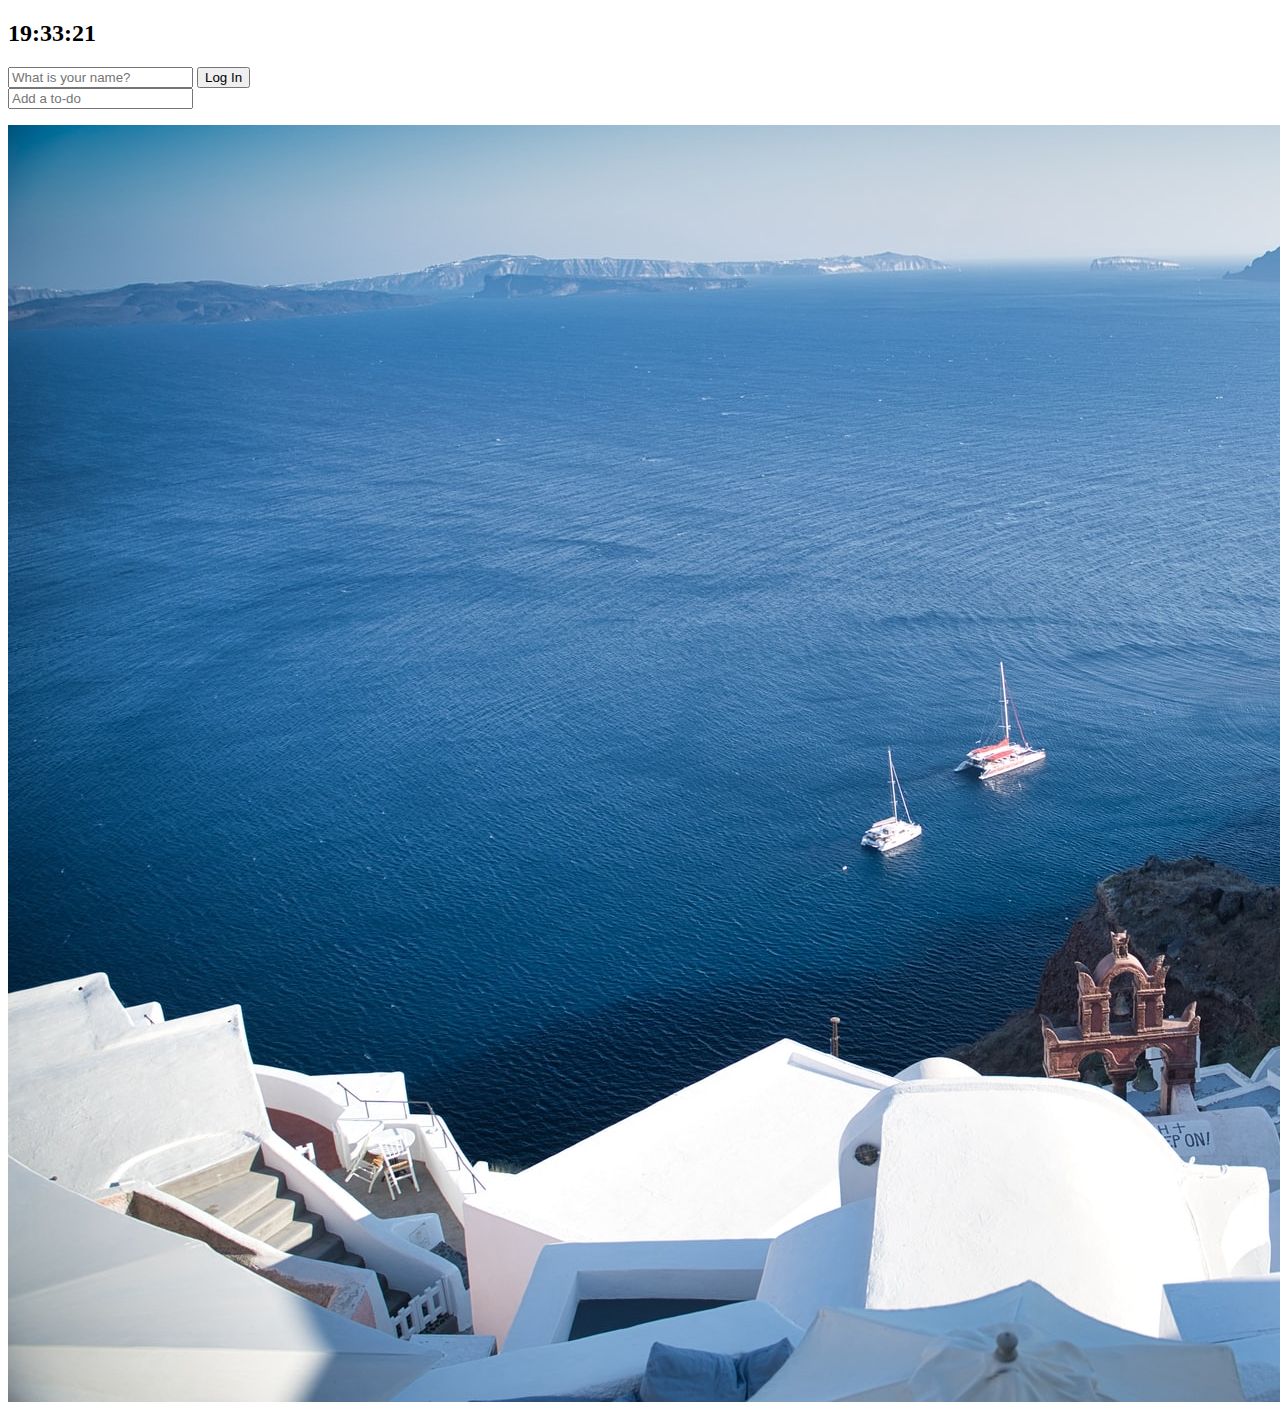
==== finalSubmission/index.html @ 95dde89b "third" ====
<!DOCTYPE html>
<html lang="en">
<head>
    <meta charset="UTF-8">
    <meta name="viewport" content="width=device-width, initial-scale=1.0">
    <title>Document</title>
    <link rel="stylesheet" href="/finalSubmission/index.css">
</head>
<body>
  <h2 id="clock">00:00:00</h2>
  <form class="hidden" id="login-form">
    <input
      required
      maxlength="15"
      type="text"
      placeholder="What is your name?"
    />
    <input type="submit" value="Log In" />
  </form>
  <h1 class="hidden" id="greeting"></h1>
  <form id="todo-form">
    <input type="text" placeholder="Add a to-do" />
  </form>
  <ul id="todo-list"></ul>
  <div id="weather">
    <span></span>
    <span></span>
  </div>
  <script src="/finalSubmission/index.js"></script>
</body>
</html>
---- finalSubmission/index.css ----
.hidden{
    display: none;
  }
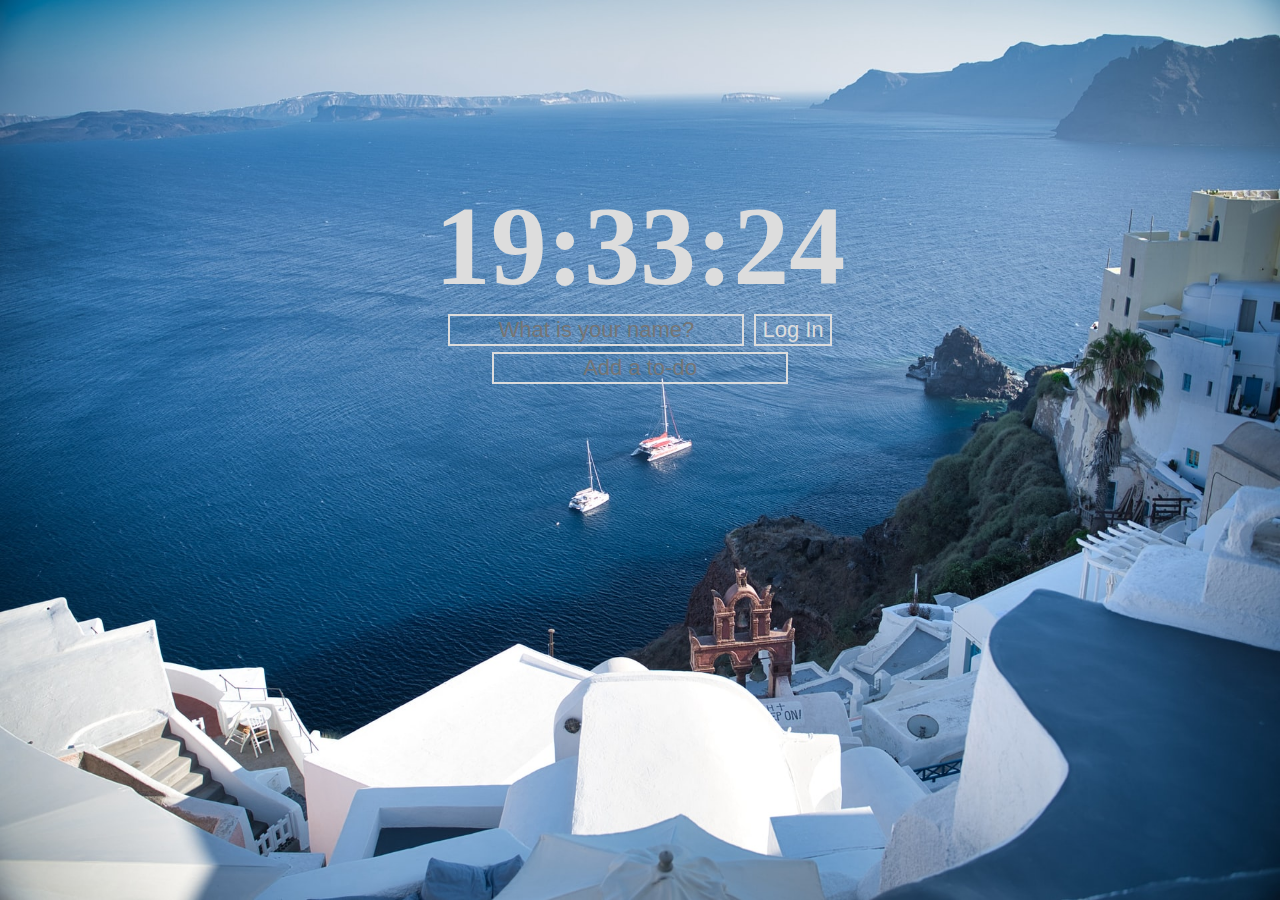
==== commit 417752af: "fourth" ====
--- a/finalSubmission/index.html
+++ b/finalSubmission/index.html
@@ -7,24 +7,26 @@
     <link rel="stylesheet" href="/finalSubmission/index.css">
 </head>
 <body>
-  <h2 id="clock">00:00:00</h2>
-  <form class="hidden" id="login-form">
-    <input
-      required
-      maxlength="15"
-      type="text"
-      placeholder="What is your name?"
-    />
-    <input type="submit" value="Log In" />
-  </form>
-  <h1 class="hidden" id="greeting"></h1>
-  <form id="todo-form">
-    <input type="text" placeholder="Add a to-do" />
-  </form>
-  <ul id="todo-list"></ul>
-  <div id="weather">
-    <span></span>
-    <span></span>
+  <div class="background-container">
+    <h2 id="clock">00:00:00</h2>
+    <form class="hidden" id="login-form">
+      <input
+        required
+        maxlength="15"
+        type="text"
+        placeholder="What is your name?"
+      />
+      <input type="submit" value="Log In" />
+    </form>
+    <h5 class="hidden" id="greeting"></h1>
+    <form id="todo-form">
+      <input type="text" placeholder="Add a to-do" />
+    </form>
+    <ul id="todo-list"></ul>
+    <div id="weather">
+      <span></span>
+      <span></span>
+    </div>
   </div>
   <script src="/finalSubmission/index.js"></script>
 </body>
--- a/finalSubmission/index.css
+++ b/finalSubmission/index.css
@@ -1,4 +1,84 @@
-.hidden{
+.hidden {
     display: none;
-  }
-  +}
+
+body{
+    background-color: #333;
+    text-align: center;
+    color: #ddd;
+    padding: 1%;
+}
+
+h2{
+    font-size: 112px;
+    margin-top:13%;
+    margin-bottom: 0px;
+}
+
+h5{
+    font-weight: 100;
+    font-size: 22px;
+    margin-bottom: 10px;
+}
+
+input {
+    border: none;
+    background: transparent;
+    font-size: 22px;
+    margin: 3px;
+    text-align:center;
+    color:  #ddd;
+    border: 2px solid #ddd;
+}
+
+ul {
+    margin-left: 40%;
+}
+
+li{
+    list-style: none;
+    font-size: 20px;
+    text-align:left;
+    color: #ddd;
+}
+
+button{
+    border: none;
+    background: transparent;
+    font-size: 22px;
+}
+
+/* .form,
+.greetings {
+    display: none;
+    background-color: aliceblue;
+} */
+
+.showing{
+    display: block;
+    transition: color .5s ease-in-out;
+    font-size: 34px;
+    margin-top: 0px;
+}
+
+.bgImg{
+    position: absolute;
+    top:0;
+    left: 0;
+    width:100%;
+    height: 100%;
+    z-index: -1;
+    animation: fadeIn 0.5s linear;
+}
+
+#weather span:first-child{
+    font-weight: 500;
+    font-size: 22px;
+    padding-left: 95%;
+}
+
+#weather span:last-child{
+    font-weight: 300;
+    font-size: 12px;
+    padding-left: 95%;
+}
